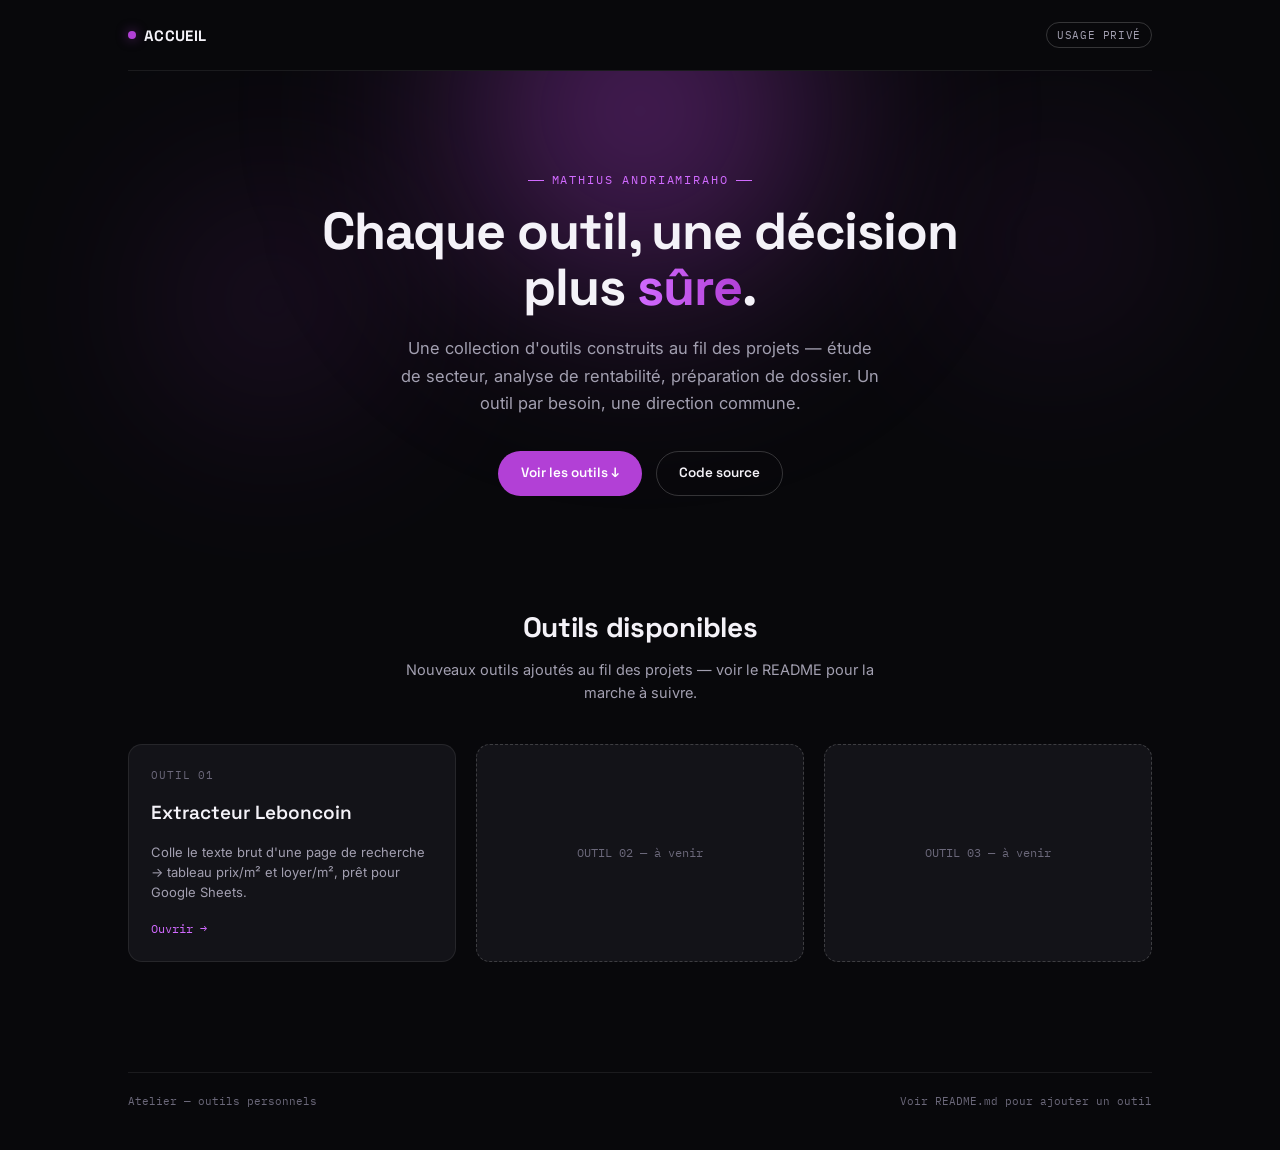
==== index.html @ 1c50b93f "Update tool names to uppercase in index.html" ====
<!DOCTYPE html>
<html lang="fr">
<head>
<meta charset="UTF-8">
<meta name="viewport" content="width=device-width, initial-scale=1.0">
<title>Atelier — Outils immobilier</title>
<link rel="stylesheet" href="styles/atelier.css">
<style>
  .hero{
    position:relative; overflow:hidden; padding:100px 0 90px; text-align:center;
  }
  .hero .glow-orb.a{ width:520px; height:520px; top:-220px; left:50%; margin-left:-260px; }
  .hero .glow-orb.b{ width:340px; height:340px; top:60px; left:8%; opacity:0.35; animation-delay:2s; }
  .hero .glow-orb.c{ width:300px; height:300px; top:20px; right:6%; opacity:0.3; animation-delay:4s; }

  .hero-content{ position:relative; z-index:2; max-width:640px; margin:0 auto; }
  .hero h1{
    font-family:var(--font-display); font-size:52px; line-height:1.08; font-weight:700;
    letter-spacing:-0.02em; margin:0 0 20px;
  }
  .hero h1 em{
    font-style:normal;
    background:linear-gradient(90deg, var(--accent-bright), var(--accent));
    -webkit-background-clip:text; background-clip:text; color:transparent;
  }
  .hero p.lead{
    font-size:16.5px; color:var(--text-soft); max-width:480px; margin:0 auto 34px; line-height:1.65;
  }
  .hero-ctas{ display:flex; gap:14px; justify-content:center; flex-wrap:wrap; }

  .hero .eyebrow::after{
    content:''; width:16px; height:1px; background:var(--accent-bright);
  }

  .hero-stats{
    position:relative; z-index:2; display:flex; justify-content:center; gap:48px;
    margin-top:64px; flex-wrap:wrap;
  }
  .hero-stats .stat{ text-align:center; }
  .hero-stats .stat b{
    display:block; font-family:var(--font-display); font-size:26px; color:var(--text);
  }
  .hero-stats .stat span{
    font-family:var(--font-mono); font-size:11px; color:var(--text-faint);
    text-transform:uppercase; letter-spacing:0.08em;
  }

  section.tools{ padding:20px 0 40px; }
  .section-head{ text-align:center; max-width:520px; margin:0 auto 40px; }
  .section-head h2{
    font-family:var(--font-display); font-size:28px; margin:0 0 10px; letter-spacing:-0.01em;
  }
  .section-head p{ color:var(--text-soft); font-size:14.5px; margin:0; }

  .tools-grid{
    display:grid; grid-template-columns:repeat(auto-fill, minmax(280px, 1fr)); gap:20px;
  }
  .tool-card{
    display:flex; flex-direction:column; gap:14px; text-decoration:none; color:inherit;
    position:relative; min-height:190px;
  }
  .tool-card .num{
    font-family:var(--font-mono); font-size:11px; color:var(--text-faint);
    letter-spacing:0.08em;
  }
  .tool-card h3{
    font-family:var(--font-display); font-size:19px; margin:0; font-weight:600;
  }
  .tool-card p{ font-size:13px; color:var(--text-soft); margin:0; line-height:1.55; flex:1; }
  .tool-card .open{
    font-family:var(--font-mono); font-size:12px; color:var(--accent-bright);
    display:flex; align-items:center; gap:6px; margin-top:4px;
  }
  .tool-card:hover .open{ gap:10px; }
  .tool-card .open{ transition:gap .2s ease; }

  .tool-card.placeholder{
    align-items:center; justify-content:center; text-align:center; border-style:dashed;
    border-color:var(--border-strong); color:var(--text-faint);
  }
  .tool-card.placeholder:hover{ transform:none; box-shadow:none; border-color:var(--border-strong); }
  .tool-card.placeholder span{ font-family:var(--font-mono); font-size:12px; }
</style>
</head>
<body>

<div class="container">
  <nav class="atelier-nav">
    <a class="logo" href="index.html">ACCUEIL</a>
    <span class="badge">Usage privé</span>
  </nav>
</div>

<section class="hero">
  <div class="glow-orb a"></div>
  <div class="glow-orb b"></div>
  <div class="glow-orb c"></div>
  <div class="container">
    <div class="hero-content">
      <p class="eyebrow" style="justify-content:center;">Mathius Andriamiraho</p>
      <h1>Chaque outil, une décision plus <em>sûre</em>.</h1>
      <p class="lead">Une collection d'outils construits au fil des projets — étude de secteur, analyse de rentabilité, préparation de dossier. Un outil par besoin, une direction commune.</p>
      <div class="hero-ctas">
        <a class="btn btn-primary" href="#outils">Voir les outils ↓</a>
        <a class="btn btn-ghost" href="https://github.com" target="_blank" rel="noopener">Code source</a>
      </div>
    </div>
  </div>
</section>

<section class="tools" id="outils">
  <div class="container">
    <div class="section-head">
      <h2>Outils disponibles</h2>
      <p>Nouveaux outils ajoutés au fil des projets — voir le README pour la marche à suivre.</p>
    </div>
    <div class="tools-grid">

      <a class="tool-card card card-hover" href="tools/leboncoin-parser/index.html">
        <span class="num">OUTIL 01</span>
        <h3>Extracteur Leboncoin</h3>
        <p>Colle le texte brut d'une page de recherche → tableau prix/m² et loyer/m², prêt pour Google Sheets.</p>
        <span class="open">Ouvrir →</span>
      </a>

      <div class="tool-card card placeholder">
        <span>OUTIL 02 — à venir</span>
      </div>

      <div class="tool-card card placeholder">
        <span>OUTIL 03 — à venir</span>
      </div>

    </div>
  </div>
</section>

<div class="container">
  <footer class="atelier-footer">
    <span>Atelier — outils personnels</span>
    <span>Voir README.md pour ajouter un outil</span>
  </footer>
</div>

</body>
</html>
---- styles/atelier.css ----
/* ==========================================================================
   Atelier — système de design partagé
   Toutes les pages du site (accueil + outils) chargent ce fichier pour
   garder la même direction artistique. Ne pas dupliquer ces règles
   ailleurs — les surcharger localement si un outil a besoin d'un composant
   spécifique (tableau, formulaire...).
   ========================================================================== */

@import url('https://fonts.googleapis.com/css2?family=Space+Grotesk:wght@500;600;700&family=Inter:wght@400;500;600&family=IBM+Plex+Mono:wght@400;500;600&display=swap');

:root{
  /* surfaces */
  --bg:#08080b;
  --bg-elevated:#131318;
  --bg-elevated-2:#1b1b23;

  /* texte */
  --text:#f4f2f8;
  --text-soft:#a29fb0;
  --text-faint:#6b687a;

  /* bordures */
  --border:rgba(255,255,255,0.08);
  --border-strong:rgba(255,255,255,0.18);

  /* accent — violet/rose */
  --accent:#b240d6;
  --accent-bright:#d16aff;
  --accent-soft:rgba(178,64,214,0.14);
  --accent-glow:rgba(178,64,214,0.55);

  /* état */
  --warn:#e0995f;
  --warn-soft:rgba(224,153,95,0.12);

  /* typo */
  --font-display:'Space Grotesk', 'Inter', sans-serif;
  --font-body:'Inter', -apple-system, sans-serif;
  --font-mono:'IBM Plex Mono', 'SF Mono', monospace;

  --radius:14px;
  --radius-sm:8px;
}

*{box-sizing:border-box;}
html{background:var(--bg);}
body{
  margin:0; background:var(--bg); color:var(--text);
  font-family:var(--font-body); line-height:1.55; -webkit-font-smoothing:antialiased;
}
a{color:inherit;}

.container{max-width:1080px; margin:0 auto; padding:0 28px;}

/* ---- navigation ---- */
.atelier-nav{
  display:flex; align-items:center; justify-content:space-between;
  padding:22px 0; border-bottom:1px solid var(--border);
}
.atelier-nav .logo{
  font-family:var(--font-display); font-weight:700; font-size:15px;
  letter-spacing:0.02em; text-decoration:none; color:var(--text);
  display:flex; align-items:center; gap:8px;
}
.atelier-nav .logo::before{
  content:''; width:8px; height:8px; border-radius:50%;
  background:var(--accent); box-shadow:0 0 12px var(--accent-glow);
}
.atelier-nav .back{
  font-family:var(--font-mono); font-size:12px; color:var(--text-soft);
  text-decoration:none; display:flex; align-items:center; gap:6px;
}
.atelier-nav .back:hover{color:var(--accent-bright);}

/* ---- glow orbs (élément signature) ---- */
.glow-orb{
  position:absolute; border-radius:50%; filter:blur(90px); pointer-events:none;
  background:radial-gradient(circle, var(--accent-glow), transparent 70%);
  animation:orb-pulse 9s ease-in-out infinite;
}
@keyframes orb-pulse{
  0%,100%{ transform:scale(1); opacity:0.45; }
  50%{ transform:scale(1.12); opacity:0.7; }
}
@media (prefers-reduced-motion: reduce){
  .glow-orb{ animation:none; }
}

/* ---- typographie ---- */
.eyebrow{
  font-family:var(--font-mono); font-size:11.5px; letter-spacing:0.16em;
  text-transform:uppercase; color:var(--accent-bright); margin:0 0 14px;
  display:flex; align-items:center; gap:8px;
}
.eyebrow::before{
  content:''; width:16px; height:1px; background:var(--accent-bright);
}

/* ---- boutons ---- */
.btn{
  font-family:var(--font-display); font-weight:600; font-size:13.5px;
  padding:11px 22px; border-radius:999px; cursor:pointer; border:1px solid transparent;
  transition:all .2s ease; display:inline-flex; align-items:center; gap:8px;
  text-decoration:none; white-space:nowrap;
}
.btn-primary{
  background:var(--accent); color:#fff;
  box-shadow:0 0 0 rgba(178,64,214,0);
}
.btn-primary:hover{ box-shadow:0 0 28px var(--accent-glow); transform:translateY(-1px); }
.btn-primary:disabled{ opacity:0.35; cursor:not-allowed; box-shadow:none; transform:none; }
.btn-ghost{
  background:transparent; border-color:var(--border-strong); color:var(--text);
}
.btn-ghost:hover{ border-color:var(--accent); color:var(--accent-bright); }
.btn-ghost:disabled{ opacity:0.35; cursor:not-allowed; }

/* ---- cartes ---- */
.card{
  background:var(--bg-elevated); border:1px solid var(--border); border-radius:var(--radius);
  padding:22px; transition:border-color .2s ease, transform .2s ease, box-shadow .2s ease;
}
.card-hover:hover{
  border-color:var(--accent); box-shadow:0 0 40px -14px var(--accent-glow);
  transform:translateY(-3px);
}

/* ---- badge ---- */
.badge{
  display:inline-flex; align-items:center; font-family:var(--font-mono); font-size:10.5px;
  letter-spacing:0.06em; text-transform:uppercase; padding:4px 10px; border-radius:999px;
  border:1px solid var(--border-strong); color:var(--text-soft);
}

/* ---- footer ---- */
.atelier-footer{
  margin-top:70px; padding:20px 0 40px; border-top:1px solid var(--border);
  font-family:var(--font-mono); font-size:11px; color:var(--text-faint);
  display:flex; justify-content:space-between; flex-wrap:wrap; gap:8px;
}
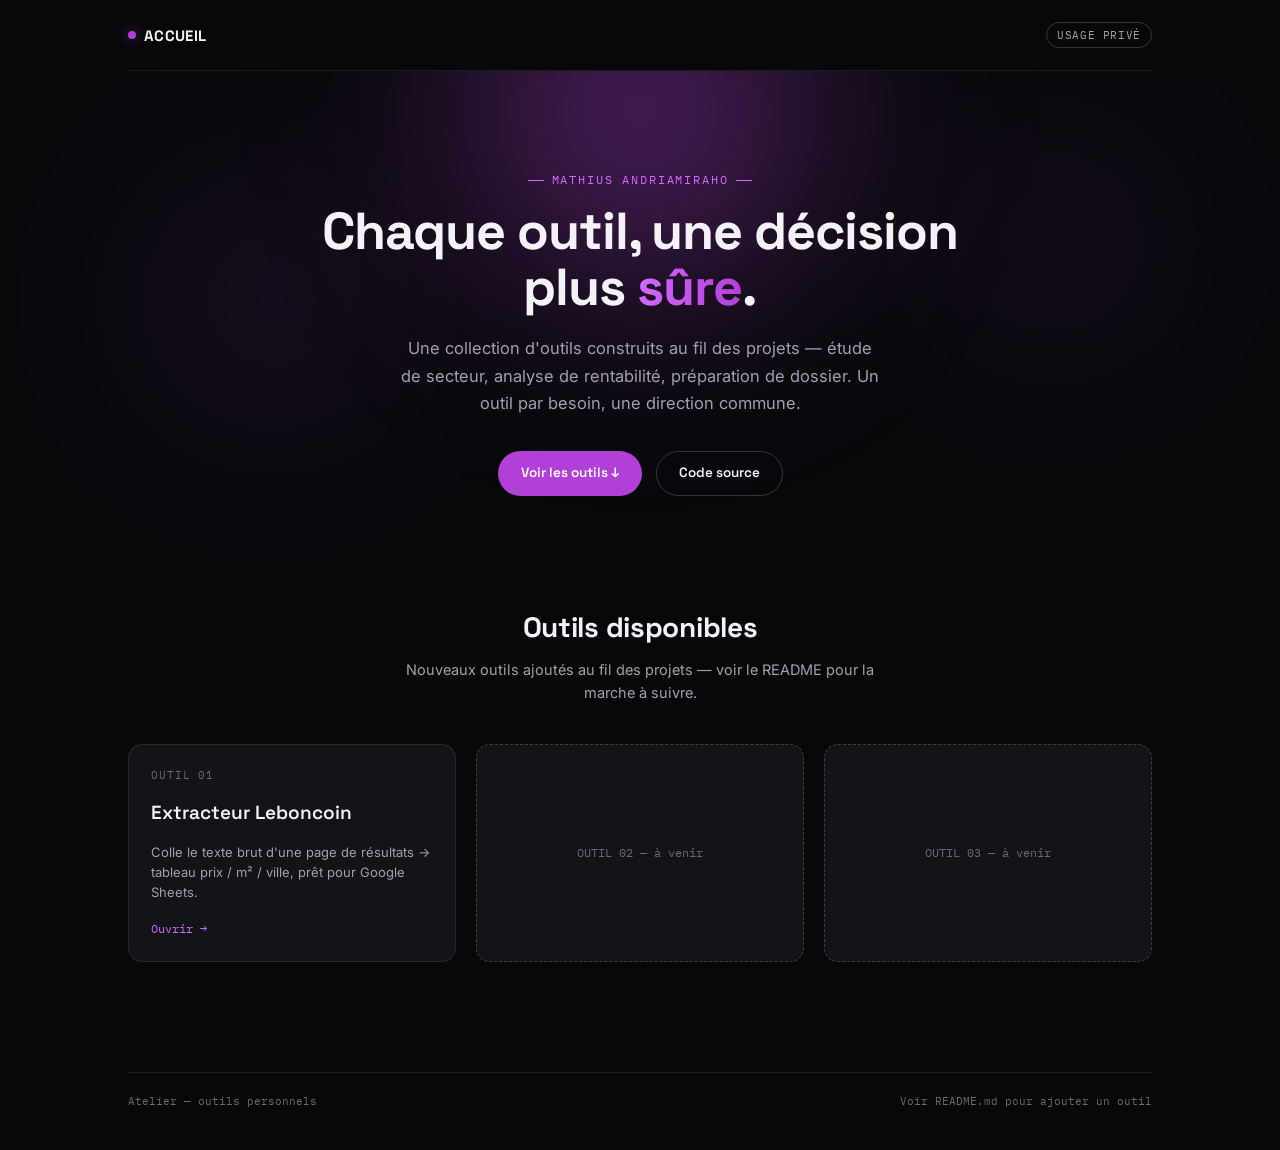
==== commit 9b12aec8: "Add files via upload" ====
--- a/index.html
+++ b/index.html
@@ -4,6 +4,7 @@
 <meta charset="UTF-8">
 <meta name="viewport" content="width=device-width, initial-scale=1.0">
 <title>Atelier — Outils immobilier</title>
+<link rel="icon" type="image/png" href="favicon.png">
 <link rel="stylesheet" href="styles/atelier.css">
 <style>
   .hero{
@@ -119,7 +120,7 @@
       <a class="tool-card card card-hover" href="tools/leboncoin-parser/index.html">
         <span class="num">OUTIL 01</span>
         <h3>Extracteur Leboncoin</h3>
-        <p>Colle le texte brut d'une page de recherche → tableau prix/m² et loyer/m², prêt pour Google Sheets.</p>
+        <p>Colle le texte brut d'une page de résultats → tableau prix / m² / ville, prêt pour Google Sheets.</p>
         <span class="open">Ouvrir →</span>
       </a>
 
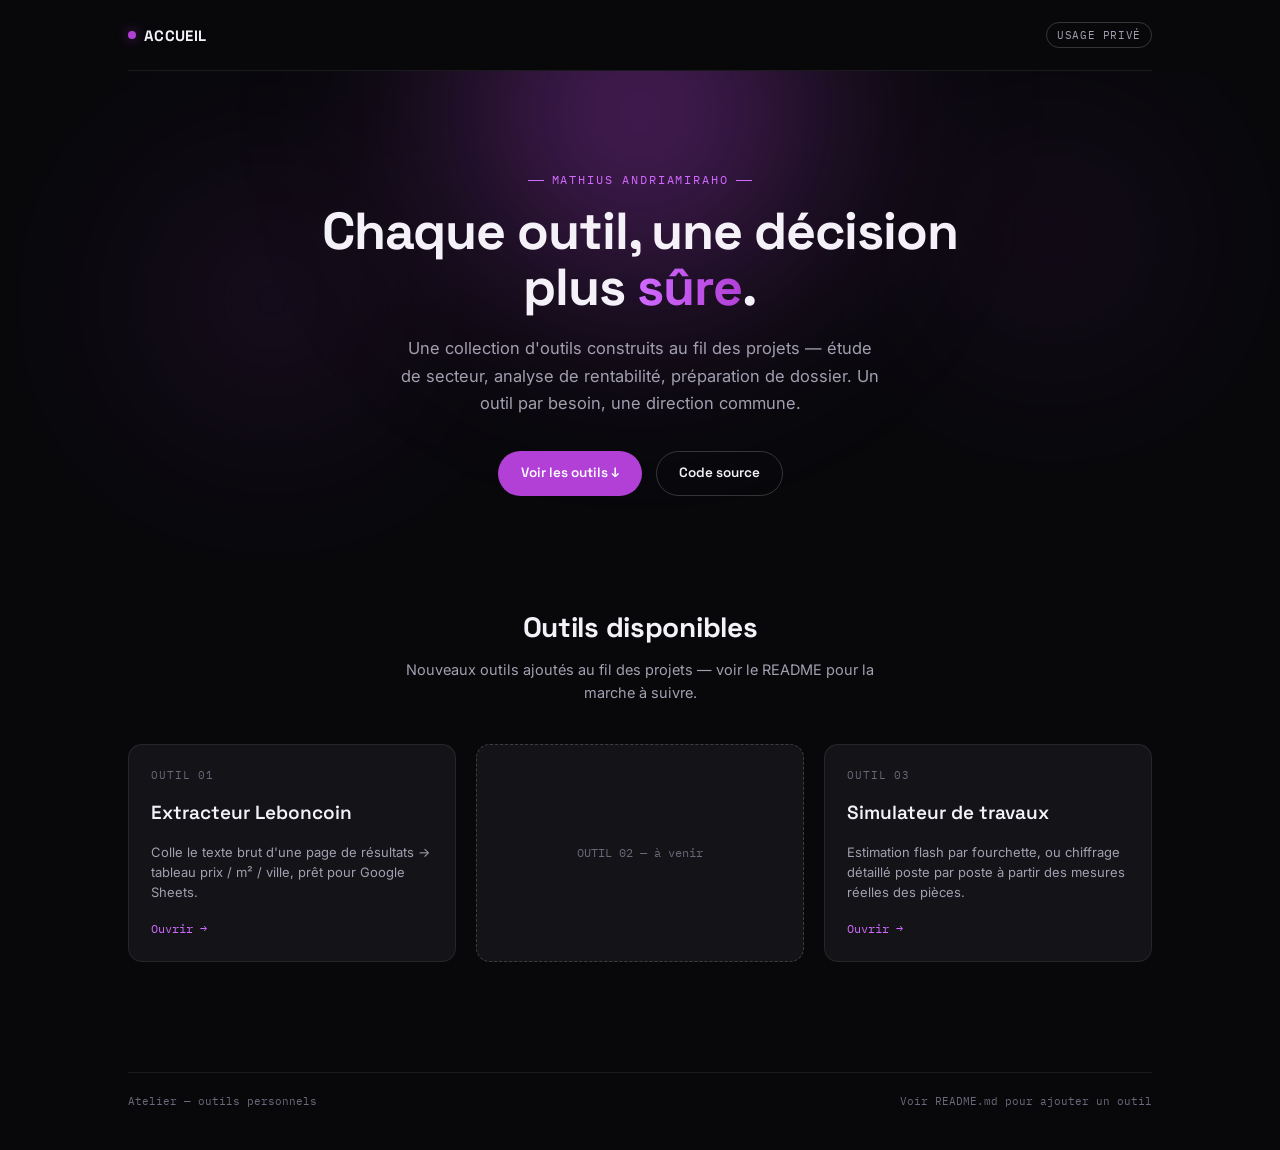
==== commit 8d0b1ebe: "Add files via upload" ====
--- a/index.html
+++ b/index.html
@@ -128,9 +128,12 @@
         <span>OUTIL 02 — à venir</span>
       </div>
 
-      <div class="tool-card card placeholder">
-        <span>OUTIL 03 — à venir</span>
-      </div>
+      <a class="tool-card card card-hover" href="tools/simulateur-travaux/index.html">
+        <span class="num">OUTIL 03</span>
+        <h3>Simulateur de travaux</h3>
+        <p>Estimation flash par fourchette, ou chiffrage détaillé poste par poste à partir des mesures réelles des pièces.</p>
+        <span class="open">Ouvrir →</span>
+      </a>
 
     </div>
   </div>
--- a/styles/atelier.css
+++ b/styles/atelier.css
@@ -115,6 +115,14 @@
 .btn-ghost:hover{ border-color:var(--accent); color:var(--accent-bright); }
 .btn-ghost:disabled{ opacity:0.35; cursor:not-allowed; }
 
+.btn-toggle{
+  background:transparent; border:1px solid var(--border-strong); color:var(--text-soft);
+}
+.btn-toggle.active{
+  background:var(--accent-soft); border-color:var(--accent); color:var(--accent-bright);
+}
+.btn-toggle:hover{ border-color:var(--accent); color:var(--accent-bright); }
+
 /* ---- cartes ---- */
 .card{
   background:var(--bg-elevated); border:1px solid var(--border); border-radius:var(--radius);
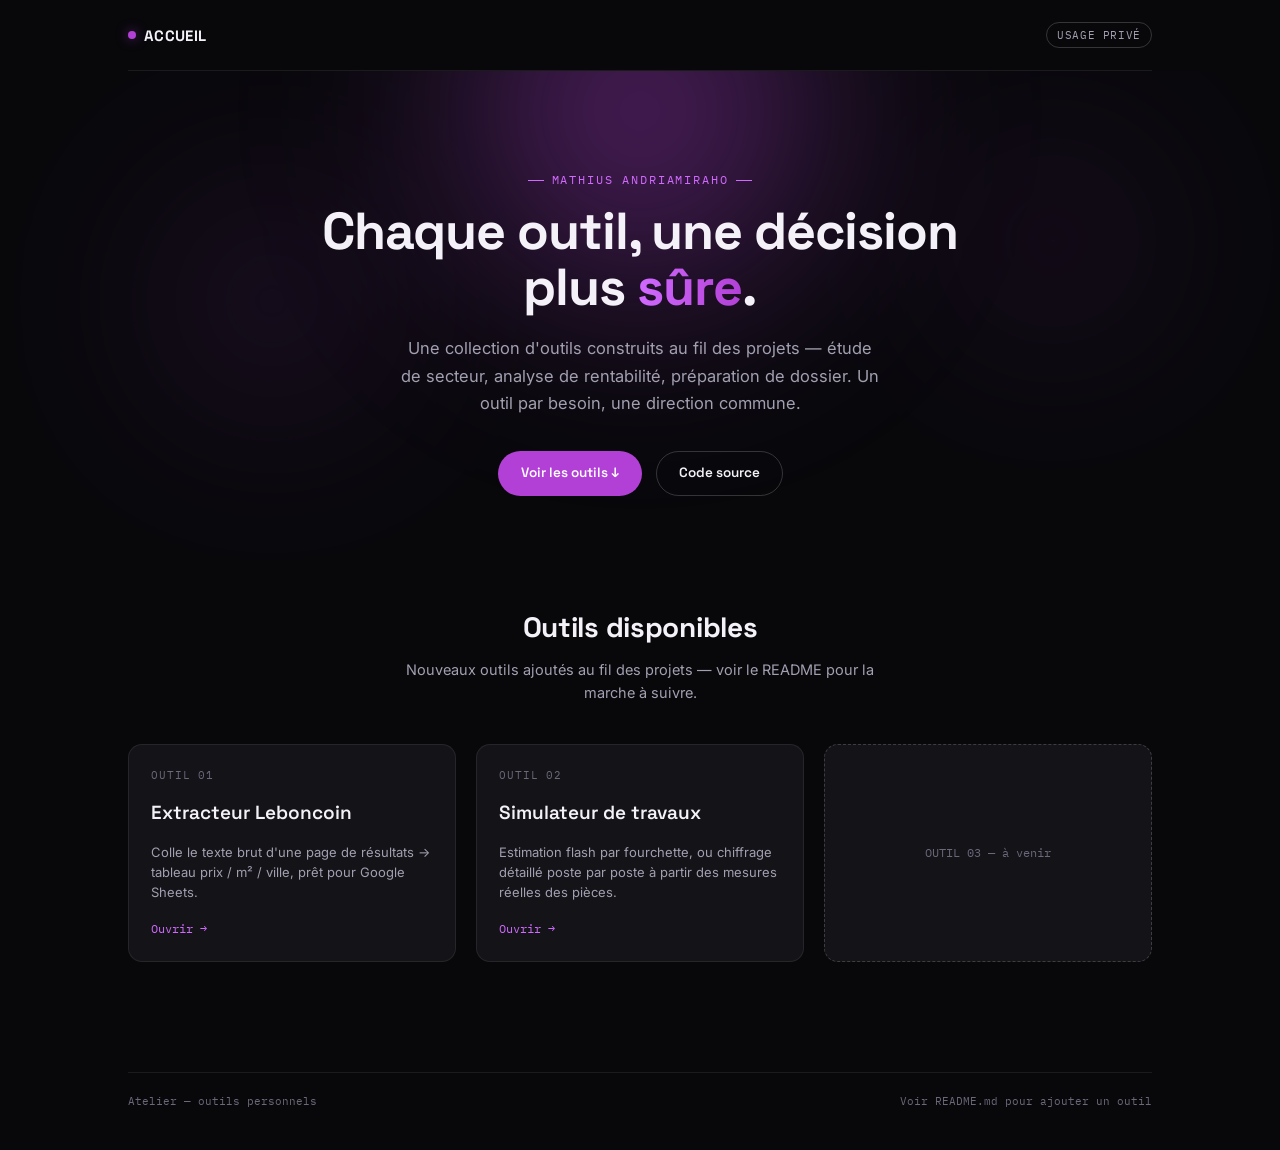
==== commit 39fa953d: "Add files via upload" ====
--- a/index.html
+++ b/index.html
@@ -124,16 +124,16 @@
         <span class="open">Ouvrir →</span>
       </a>
 
-      <div class="tool-card card placeholder">
-        <span>OUTIL 02 — à venir</span>
-      </div>
-
       <a class="tool-card card card-hover" href="tools/simulateur-travaux/index.html">
-        <span class="num">OUTIL 03</span>
+        <span class="num">OUTIL 02</span>
         <h3>Simulateur de travaux</h3>
         <p>Estimation flash par fourchette, ou chiffrage détaillé poste par poste à partir des mesures réelles des pièces.</p>
         <span class="open">Ouvrir →</span>
       </a>
+
+      <div class="tool-card card placeholder">
+        <span>OUTIL 03 — à venir</span>
+      </div>
 
     </div>
   </div>
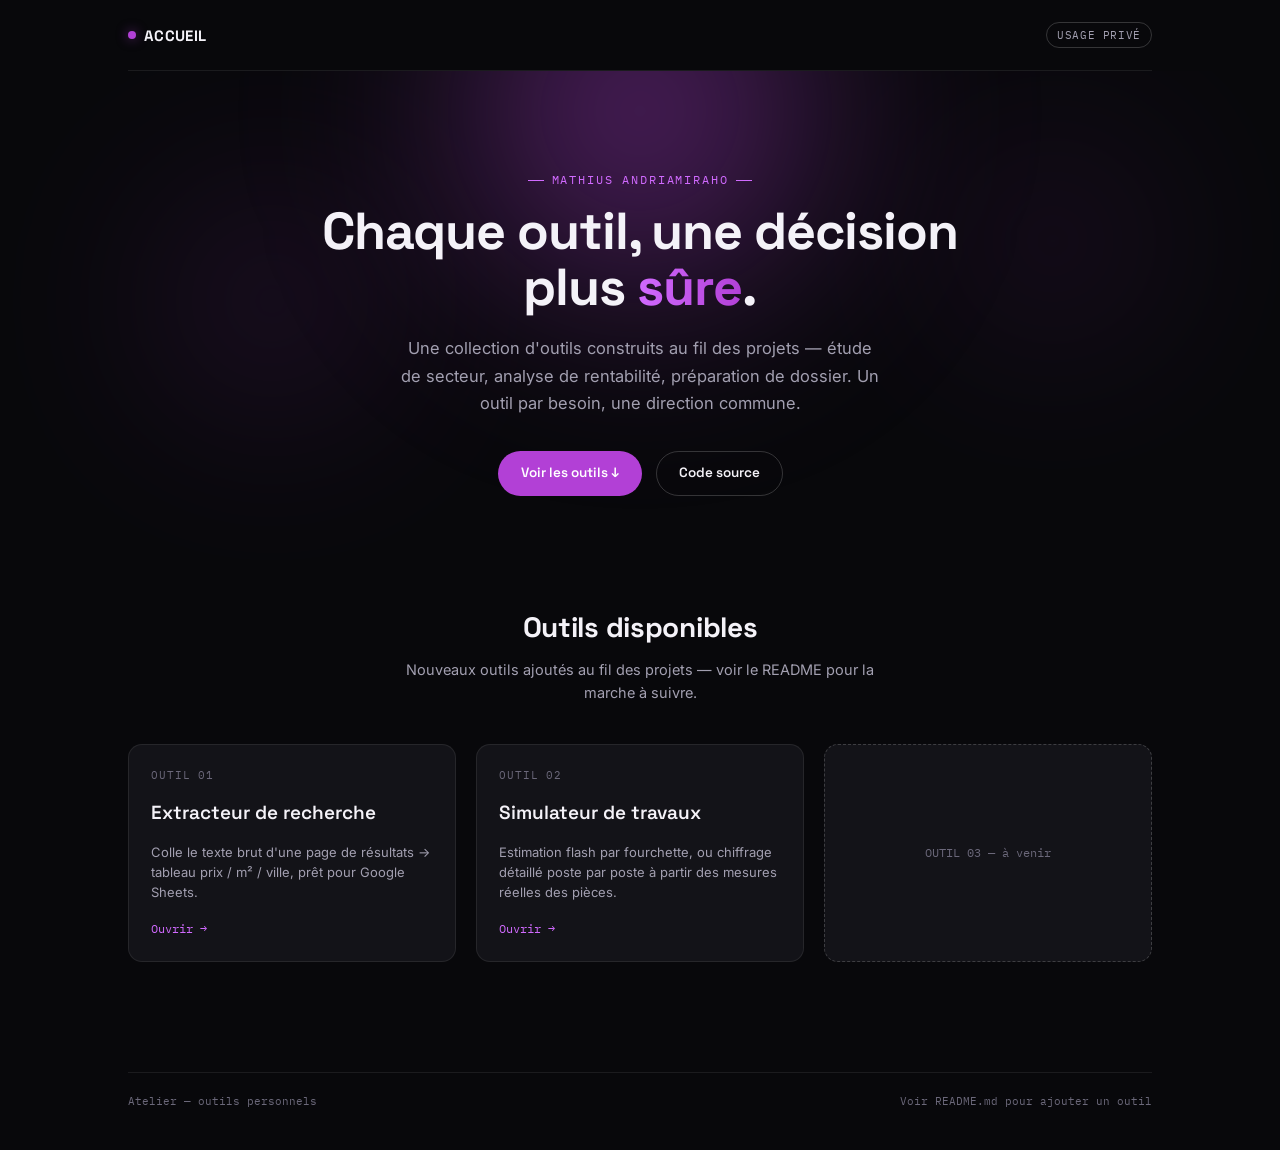
==== commit f7670dea: "Add files via upload" ====
--- a/index.html
+++ b/index.html
@@ -119,7 +119,7 @@
 
       <a class="tool-card card card-hover" href="tools/leboncoin-parser/index.html">
         <span class="num">OUTIL 01</span>
-        <h3>Extracteur Leboncoin</h3>
+        <h3>Extracteur de recherche</h3>
         <p>Colle le texte brut d'une page de résultats → tableau prix / m² / ville, prêt pour Google Sheets.</p>
         <span class="open">Ouvrir →</span>
       </a>
@@ -146,5 +146,6 @@
   </footer>
 </div>
 
+<script src="scripts/back-to-top.js"></script>
 </body>
 </html>
--- a/styles/atelier.css
+++ b/styles/atelier.css
@@ -146,3 +146,18 @@
   font-family:var(--font-mono); font-size:11px; color:var(--text-faint);
   display:flex; justify-content:space-between; flex-wrap:wrap; gap:8px;
 }
+
+/* ---- bouton retour en haut ---- */
+.back-to-top{
+  position:fixed; bottom:26px; right:26px; width:44px; height:44px; border-radius:50%;
+  background:var(--accent); color:#fff; border:none; cursor:pointer;
+  display:flex; align-items:center; justify-content:center; font-size:19px; line-height:1;
+  opacity:0; visibility:hidden; transform:translateY(10px);
+  transition:opacity .25s ease, transform .25s ease, box-shadow .2s ease;
+  z-index:80;
+}
+.back-to-top.visible{ opacity:1; visibility:visible; transform:translateY(0); }
+.back-to-top:hover{ box-shadow:0 0 26px var(--accent-glow); }
+@media (prefers-reduced-motion: reduce){
+  .back-to-top{ transition:opacity .01s linear; }
+}
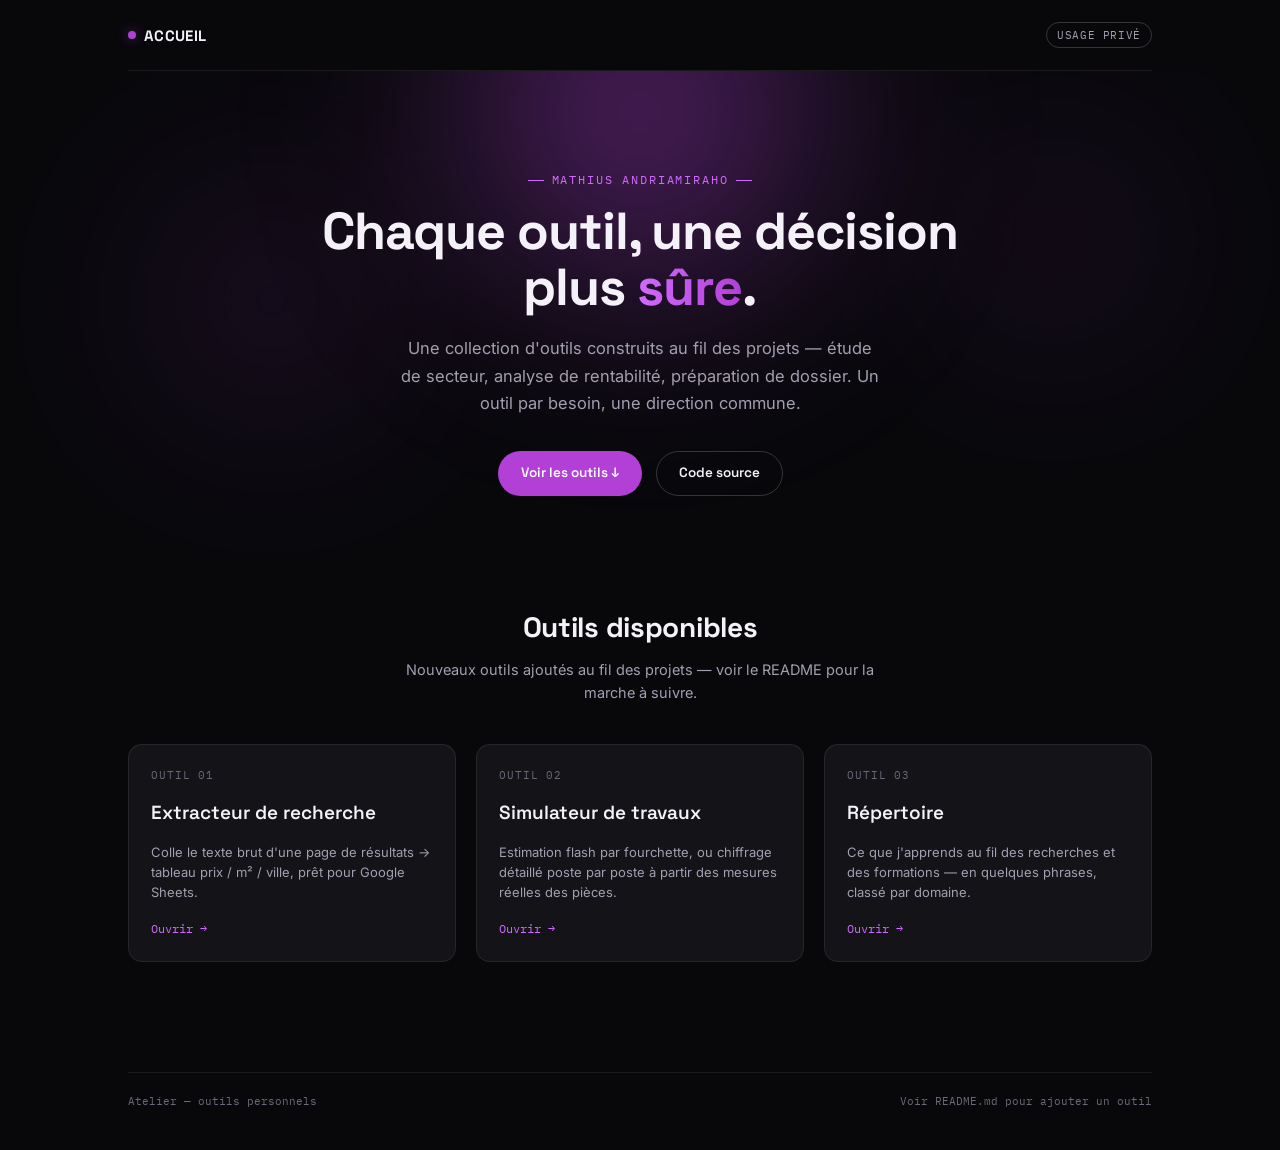
==== commit d32af6ce: "Add files via upload" ====
--- a/index.html
+++ b/index.html
@@ -131,9 +131,12 @@
         <span class="open">Ouvrir →</span>
       </a>
 
-      <div class="tool-card card placeholder">
-        <span>OUTIL 03 — à venir</span>
-      </div>
+      <a class="tool-card card card-hover" href="tools/repertoire/index.html">
+        <span class="num">OUTIL 03</span>
+        <h3>Répertoire</h3>
+        <p>Ce que j'apprends au fil des recherches et des formations — en quelques phrases, classé par domaine.</p>
+        <span class="open">Ouvrir →</span>
+      </a>
 
     </div>
   </div>
--- a/styles/atelier.css
+++ b/styles/atelier.css
@@ -147,6 +147,22 @@
   display:flex; justify-content:space-between; flex-wrap:wrap; gap:8px;
 }
 
+/* ---- pilule de navigation (onglets intégrés à l'en-tête) ---- */
+.nav-pill{
+  display:inline-flex; background:var(--bg-elevated); border:1px solid var(--border);
+  border-radius:999px; padding:4px; gap:2px;
+}
+.nav-pill button{
+  font-family:var(--font-mono); font-size:12.5px; font-weight:600; letter-spacing:0.02em;
+  padding:8px 18px; border-radius:999px; border:none; background:transparent;
+  color:var(--text-faint); cursor:pointer; transition:background .2s ease, color .2s ease;
+  white-space:nowrap;
+}
+.nav-pill button.active{
+  background:var(--accent-soft); color:var(--accent-bright);
+}
+.nav-pill button:hover:not(.active){ color:var(--text-soft); }
+
 /* ---- bouton retour en haut ---- */
 .back-to-top{
   position:fixed; bottom:26px; right:26px; width:44px; height:44px; border-radius:50%;
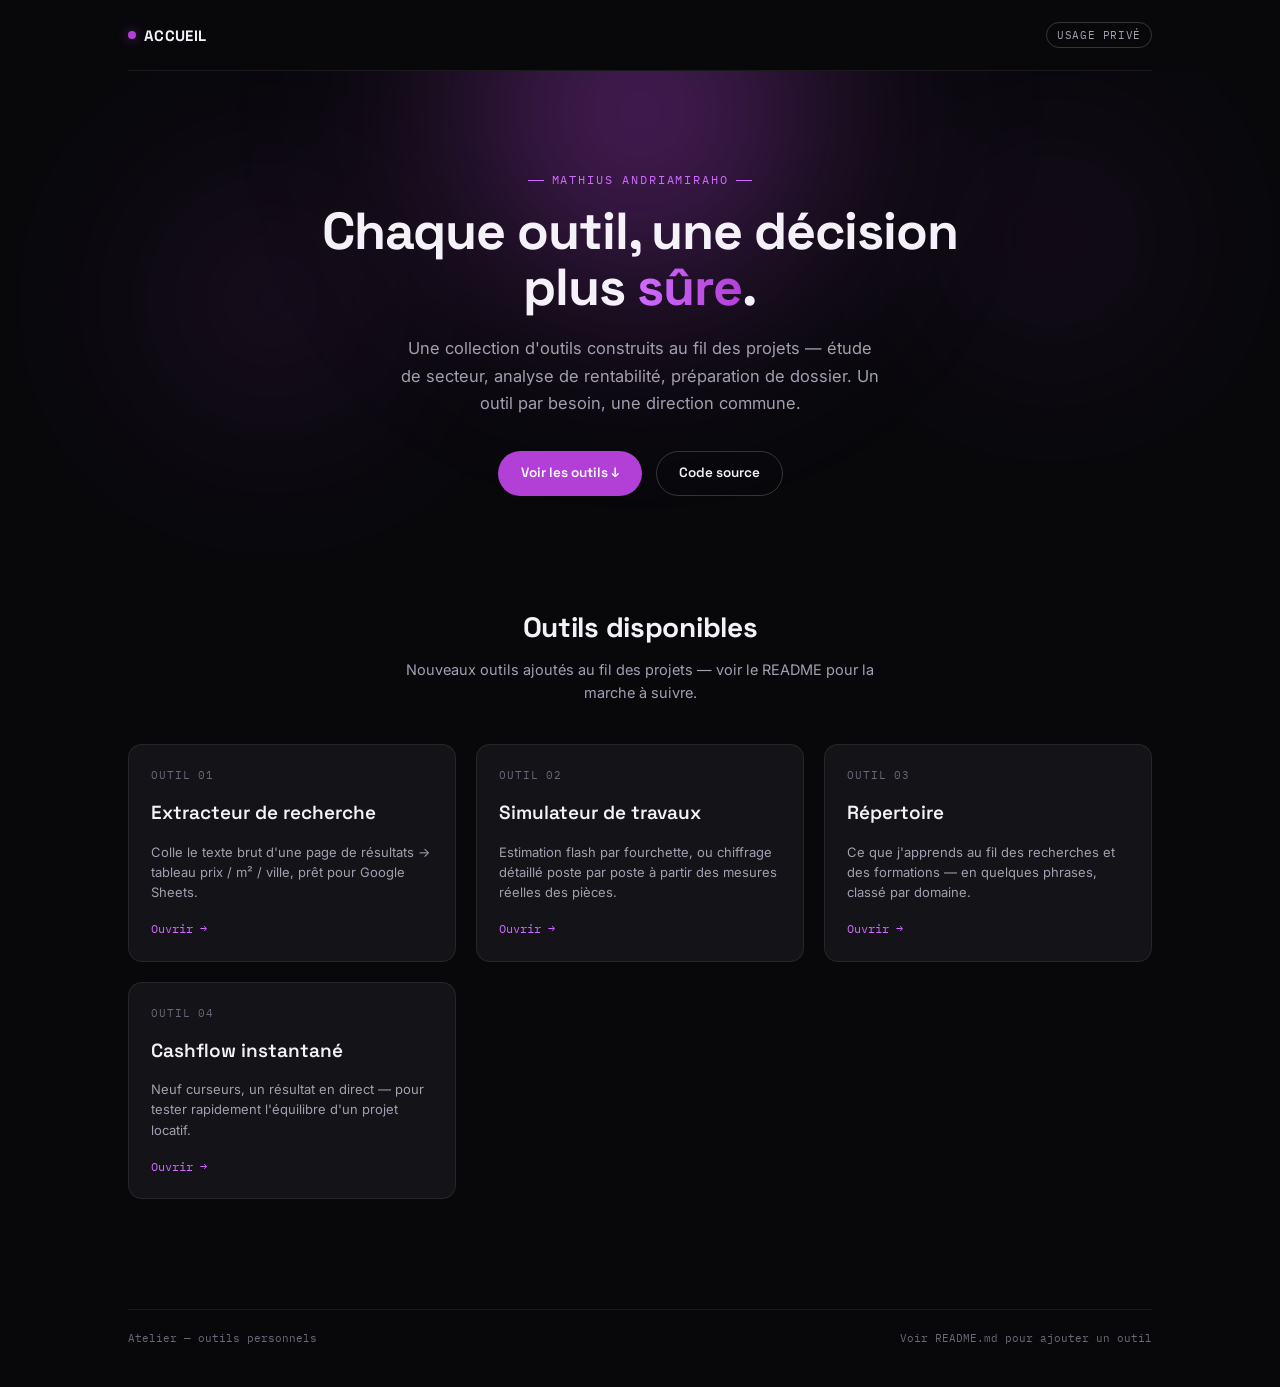
==== commit 9c5dc3a8: "Add files via upload" ====
--- a/index.html
+++ b/index.html
@@ -138,6 +138,13 @@
         <span class="open">Ouvrir →</span>
       </a>
 
+      <a class="tool-card card card-hover" href="tools/cashflow/index.html">
+        <span class="num">OUTIL 04</span>
+        <h3>Cashflow instantané</h3>
+        <p>Neuf curseurs, un résultat en direct — pour tester rapidement l'équilibre d'un projet locatif.</p>
+        <span class="open">Ouvrir →</span>
+      </a>
+
     </div>
   </div>
 </section>
--- a/styles/atelier.css
+++ b/styles/atelier.css
@@ -47,8 +47,17 @@
 body{
   margin:0; background:var(--bg); color:var(--text);
   font-family:var(--font-body); line-height:1.55; -webkit-font-smoothing:antialiased;
+  overflow-x:hidden;
 }
 a{color:inherit;}
+
+/* ---- fond décoratif de page (glow orbs) ----
+   À inclure sur chaque page d'outil : enrober la nav + le contenu dans
+   .page-bg-wrap, avec deux .glow-orb.bg-orb-a/.bg-orb-b juste avant.
+   Voir README.md pour le squelette HTML exact à copier. */
+.page-bg-wrap{ position:relative; }
+.bg-orb-a{ width:440px; height:440px; top:-180px; right:-140px; }
+.bg-orb-b{ width:340px; height:340px; top:280px; left:-140px; opacity:0.3; animation-delay:3s; }
 
 .container{max-width:1080px; margin:0 auto; padding:0 28px;}
 
